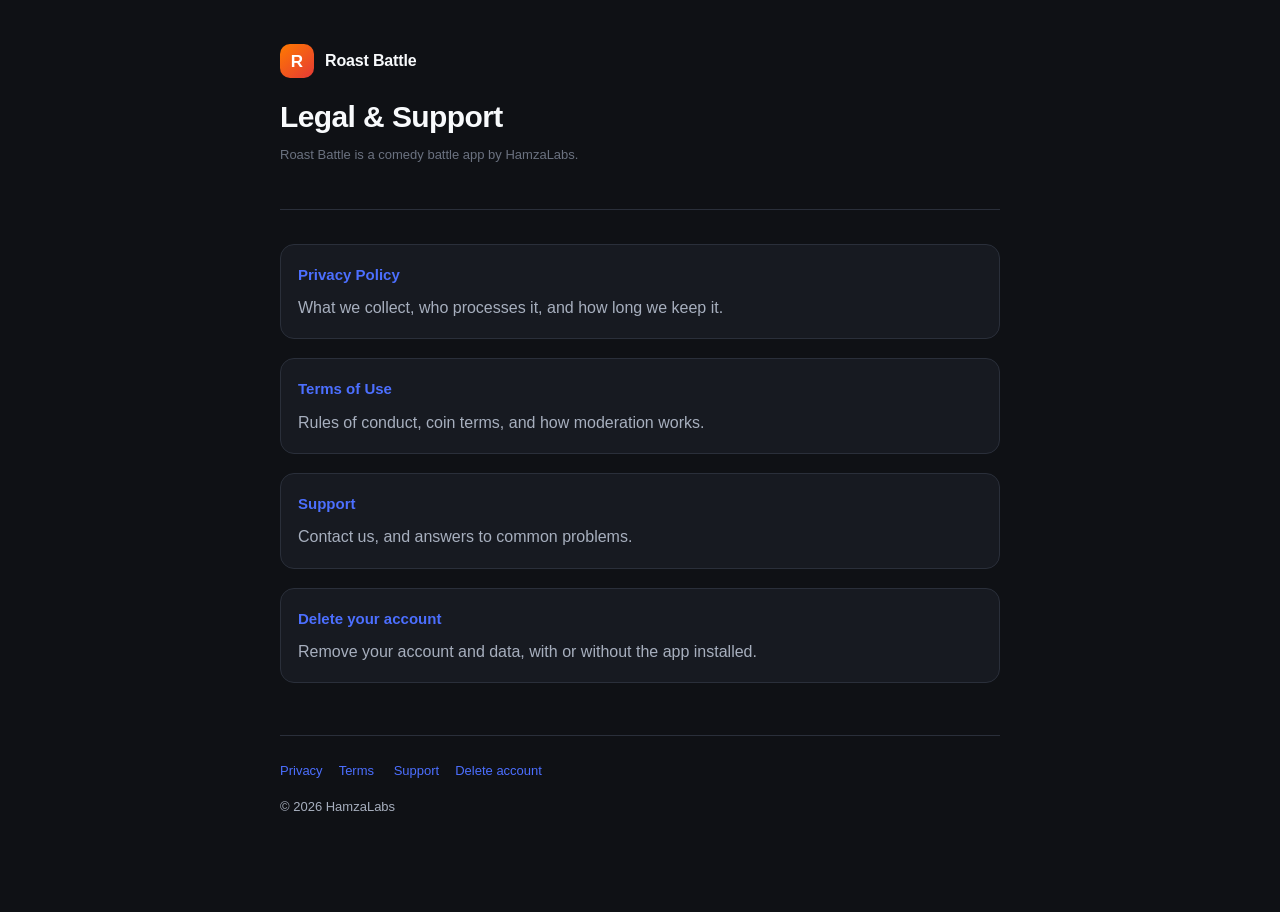
==== index.html @ 4f94dbba "Add html pages" ====
<!DOCTYPE html>
<html lang="en"><head><meta charset="utf-8">
<meta name="viewport" content="width=device-width,initial-scale=1">
<title>Roast Battle — Legal &amp; Support</title>
<link rel="stylesheet" href="style.css"></head><body><div class="wrap">
<header><div class="brand"><div class="mark">R</div><span>Roast Battle</span></div>
<h1>Legal &amp; Support</h1>
<p class="sub">Roast Battle is a comedy battle app by HamzaLabs.</p></header>
<div class="box"><h3><a href="privacy.html">Privacy Policy</a></h3>
<p>What we collect, who processes it, and how long we keep it.</p></div>
<div class="box"><h3><a href="terms.html">Terms of Use</a></h3>
<p>Rules of conduct, coin terms, and how moderation works.</p></div>
<div class="box"><h3><a href="support.html">Support</a></h3>
<p>Contact us, and answers to common problems.</p></div>
<div class="box"><h3><a href="delete-account.html">Delete your account</a></h3>
<p>Remove your account and data, with or without the app installed.</p></div>
<footer><a href="privacy.html">Privacy</a><a href="terms.html">Terms</a>
<a href="support.html">Support</a><a href="delete-account.html">Delete account</a>
<p style="margin-top:14px">© 2026 HamzaLabs</p></footer>
</div></body></html>
---- style.css ----
:root{
  --red:#E53935; --gold:#F6C453; --blue:#4C6FFF;
  --bg:#0F1115; --card:#171A21; --bd:#2A2F3A;
  --tx:#F8FAFC; --tx2:#A7AFBE; --mut:#6B7280;
}
*{box-sizing:border-box;margin:0;padding:0}
body{
  background:var(--bg);color:var(--tx);
  font:400 16px/1.7 -apple-system,BlinkMacSystemFont,"Segoe UI",Roboto,sans-serif;
  padding:0 20px 80px;
}
.wrap{max-width:720px;margin:0 auto}
header{padding:44px 0 30px;border-bottom:1px solid var(--bd);margin-bottom:34px}
.brand{display:flex;align-items:center;gap:11px;margin-bottom:22px}
.mark{width:34px;height:34px;border-radius:10px;
  background:linear-gradient(140deg,#FF7A00,var(--red));display:grid;place-items:center;
  font:800 17px/1 sans-serif;color:#fff}
.brand span{font-weight:700;font-size:16px;letter-spacing:-.01em}
h1{font-size:30px;font-weight:800;letter-spacing:-.02em;line-height:1.15}
.sub{color:var(--mut);font-size:13px;margin-top:9px}
h2{font-size:19px;font-weight:700;margin:34px 0 11px;letter-spacing:-.01em}
h3{font-size:15px;font-weight:600;margin:22px 0 7px}
p{color:var(--tx2);margin-bottom:13px}
ul{color:var(--tx2);margin:0 0 15px 20px}
li{margin-bottom:7px}
strong{color:var(--tx);font-weight:600}
a{color:var(--blue);text-decoration:none}
a:hover{text-decoration:underline}
table{width:100%;border-collapse:collapse;margin:15px 0;font-size:14px}
th,td{text-align:left;padding:10px 12px;border-bottom:1px solid var(--bd);vertical-align:top}
th{color:var(--mut);font-weight:600;font-size:12px;letter-spacing:.06em;text-transform:uppercase}
td{color:var(--tx2)}
.box{background:var(--card);border:1px solid var(--bd);border-radius:14px;padding:17px;margin:19px 0}
.box.warn{border-color:var(--gold)}
.box.stop{border-color:var(--red)}
.box p:last-child{margin-bottom:0}
.box h3{margin-top:0}
footer{margin-top:52px;padding-top:24px;border-top:1px solid var(--bd);
  color:var(--mut);font-size:13px}
footer a{margin-right:16px}
@media(max-width:600px){h1{font-size:25px}body{font-size:15px}}
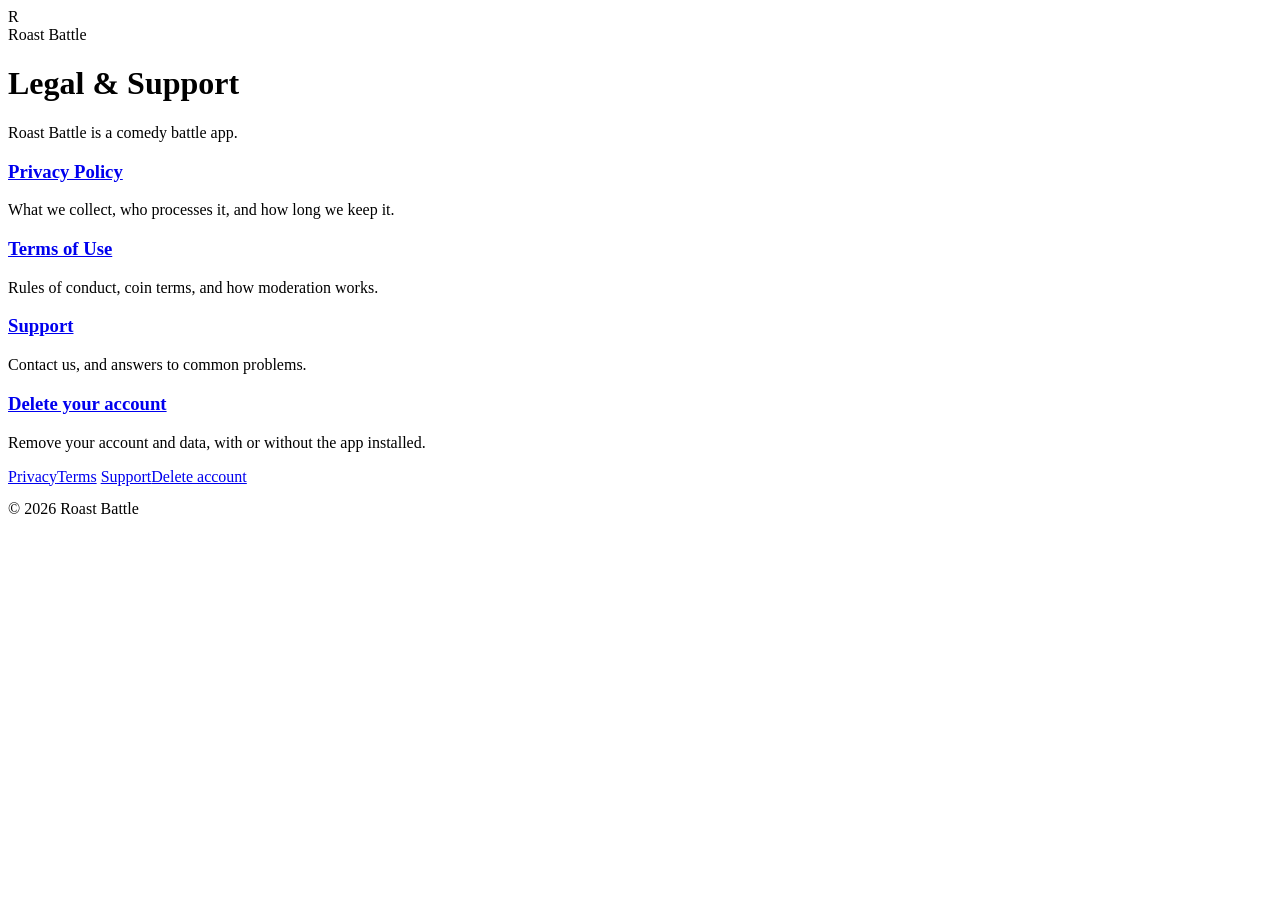
==== commit 1ad9a53f: "Rename index (1).html to index.html" ====
--- a/index.html
+++ b/index.html
@@ -5,7 +5,7 @@
 <link rel="stylesheet" href="style.css"></head><body><div class="wrap">
 <header><div class="brand"><div class="mark">R</div><span>Roast Battle</span></div>
 <h1>Legal &amp; Support</h1>
-<p class="sub">Roast Battle is a comedy battle app by HamzaLabs.</p></header>
+<p class="sub">Roast Battle is a comedy battle app.</p></header>
 <div class="box"><h3><a href="privacy.html">Privacy Policy</a></h3>
 <p>What we collect, who processes it, and how long we keep it.</p></div>
 <div class="box"><h3><a href="terms.html">Terms of Use</a></h3>
@@ -16,5 +16,5 @@
 <p>Remove your account and data, with or without the app installed.</p></div>
 <footer><a href="privacy.html">Privacy</a><a href="terms.html">Terms</a>
 <a href="support.html">Support</a><a href="delete-account.html">Delete account</a>
-<p style="margin-top:14px">© 2026 HamzaLabs</p></footer>
+<p style="margin-top:14px">© 2026 Roast Battle</p></footer>
 </div></body></html>
